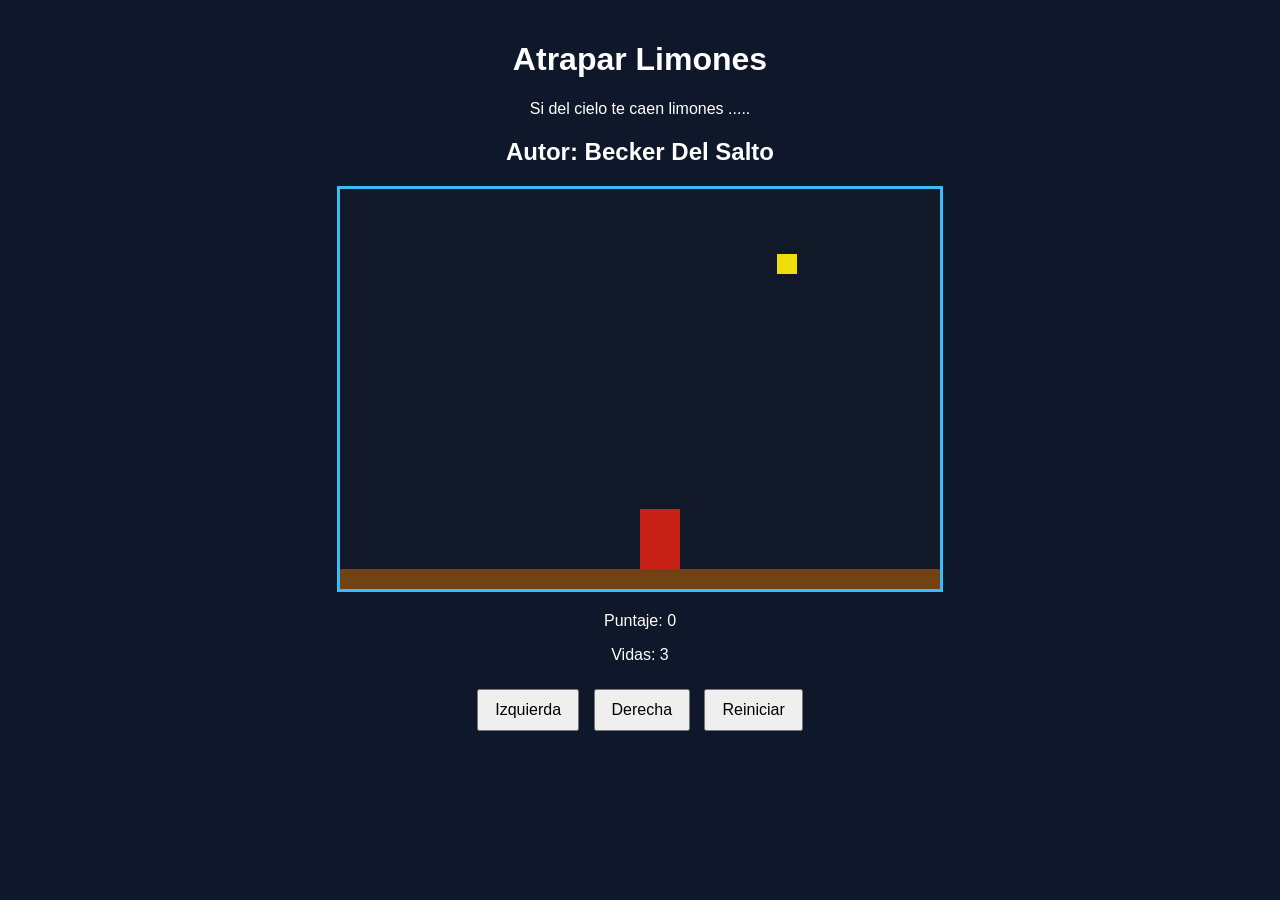
==== index.html @ 361540c2 "renombrando html principal" ====
<!DOCTYPE html>
<html>
<head>
  <title>Caza Estrellas</title>
  <link rel="stylesheet" href="limones.css" />
  <script src="utils.js"></script>
</head>
<body onload="iniciar();">
  <div class="contenedor">
    <h1>Atrapar Limones</h1>
    <p>Si del cielo te caen limones ..... </p>
    <h2>Autor: Becker Del Salto</h2>
    <canvas id="areaJuego" width="600" height="400"></canvas>
    <div class="panel">
      <p>Puntaje: <span id="txtPuntaje">0</span></p>
      <p>Vidas: <span id="txtVidas">3</span></p>
    </div>
    <div class="botones">
      <button onclick="moverIzquierda();">Izquierda</button>
      <button onclick="moverDerecha();">Derecha</button>


      <button onclick="reiniciarJuego();">Reiniciar</button>
    </div>
  </div>
<script src="limones.js"></script>
</body>
</html>
---- limones.css ----
body {
  font-family: Arial, sans-serif;
  background-color: #0f172a;
  color: white;
  text-align: center;
  margin: 0;
  padding: 20px;
}

.contenedor {
  max-width: 800px;
  margin: 0 auto;
}

canvas {
  background-color: #111827;
  border: 3px solid #38bdf8;
  display: block;
  margin: 20px auto;
}

.panel {
  margin: 20px 0;
}

.botones button {
  margin: 5px;
  padding: 10px 16px;
  font-size: 16px;
  cursor: pointer;
}
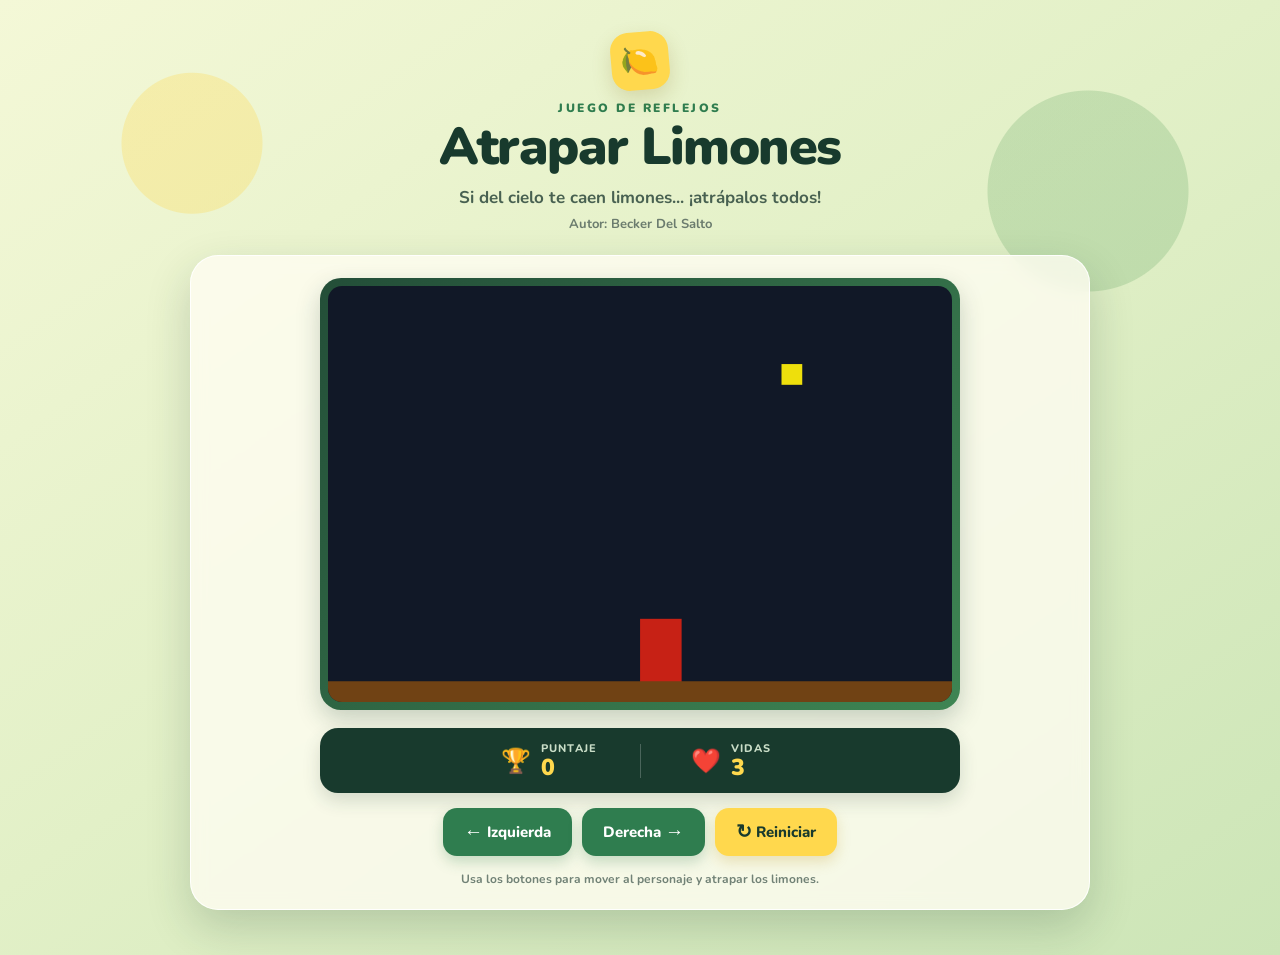
==== commit bf7eea9c: "mejoras visuales con chatGPT" ====
--- a/index.html
+++ b/index.html
@@ -1,28 +1,61 @@
 <!DOCTYPE html>
-<html>
+<html lang="es">
 <head>
+  <meta charset="UTF-8" />
+  <meta name="viewport" content="width=device-width, initial-scale=1.0" />
   <title>Caza Estrellas</title>
   <link rel="stylesheet" href="limones.css" />
   <script src="utils.js"></script>
 </head>
 <body onload="iniciar();">
-  <div class="contenedor">
-    <h1>Atrapar Limones</h1>
-    <p>Si del cielo te caen limones ..... </p>
-    <h2>Autor: Becker Del Salto</h2>
-    <canvas id="areaJuego" width="600" height="400"></canvas>
-    <div class="panel">
-      <p>Puntaje: <span id="txtPuntaje">0</span></p>
-      <p>Vidas: <span id="txtVidas">3</span></p>
-    </div>
-    <div class="botones">
-      <button onclick="moverIzquierda();">Izquierda</button>
-      <button onclick="moverDerecha();">Derecha</button>
+  <main class="contenedor">
+    <header class="encabezado">
+      <div class="insignia">🍋</div>
+      <p class="etiqueta">JUEGO DE REFLEJOS</p>
+      <h1>Atrapar Limones</h1>
+      <p class="subtitulo">Si del cielo te caen limones... ¡atrápalos todos!</p>
+      <h2>Autor: Becker Del Salto</h2>
+    </header>
 
+    <section class="zona-juego">
+      <div class="marco-canvas">
+        <canvas id="areaJuego" width="600" height="400"></canvas>
+      </div>
 
-      <button onclick="reiniciarJuego();">Reiniciar</button>
-    </div>
-  </div>
-<script src="limones.js"></script>
+      <div class="panel">
+        <div class="estadistica">
+          <span class="icono">🏆</span>
+          <div>
+            <span class="nombre-estadistica">Puntaje</span>
+            <strong id="txtPuntaje">0</strong>
+          </div>
+        </div>
+        <div class="separador"></div>
+        <div class="estadistica">
+          <span class="icono">❤️</span>
+          <div>
+            <span class="nombre-estadistica">Vidas</span>
+            <strong id="txtVidas">3</strong>
+          </div>
+        </div>
+      </div>
+
+      <div class="botones">
+        <button class="btn-control btn-izquierda" onclick="moverIzquierda();" aria-label="Mover a la izquierda">
+          <span>←</span> Izquierda
+        </button>
+        <button class="btn-control btn-derecha" onclick="moverDerecha();" aria-label="Mover a la derecha">
+          Derecha <span>→</span>
+        </button>
+        <button class="btn-reiniciar" onclick="reiniciarJuego();">
+          <span>↻</span> Reiniciar
+        </button>
+      </div>
+
+      <p class="ayuda">Usa los botones para mover al personaje y atrapar los limones.</p>
+    </section>
+  </main>
+
+  <script src="limones.js"></script>
 </body>
-</html>+</html>
--- a/limones.css
+++ b/limones.css
@@ -1,31 +1,144 @@
+@import url('https://fonts.googleapis.com/css2?family=Nunito:wght@400;600;700;800;900&display=swap');
+
+:root {
+  --verde-oscuro: #183a2d;
+  --verde: #2f7d4f;
+  --amarillo: #ffd84d;
+  --crema: #fffdf3;
+  --texto: #183026;
+  --sombra: 0 18px 45px rgba(24, 58, 45, 0.20);
+}
+
+* { box-sizing: border-box; }
+
 body {
-  font-family: Arial, sans-serif;
-  background-color: #0f172a;
-  color: white;
+  font-family: 'Nunito', Arial, sans-serif;
+  background:
+    radial-gradient(circle at 15% 15%, rgba(255, 216, 77, 0.30) 0 70px, transparent 71px),
+    radial-gradient(circle at 85% 20%, rgba(101, 167, 101, 0.25) 0 100px, transparent 101px),
+    linear-gradient(145deg, #f4f8d7 0%, #e2f0c7 48%, #cce5b7 100%);
+  color: var(--texto);
   text-align: center;
   margin: 0;
-  padding: 20px;
+  min-height: 100vh;
+  padding: 32px 18px 45px;
 }
 
-.contenedor {
-  max-width: 800px;
+.contenedor { width: min(900px, 100%); margin: 0 auto; }
+.encabezado { margin-bottom: 22px; }
+
+.insignia {
+  width: 58px;
+  height: 58px;
+  display: grid;
+  place-items: center;
+  margin: 0 auto 10px;
+  border-radius: 18px;
+  background: var(--amarillo);
+  font-size: 31px;
+  box-shadow: 0 8px 20px rgba(129, 105, 18, 0.20);
+  transform: rotate(-5deg);
+}
+
+.etiqueta {
+  margin: 0 0 5px;
+  color: var(--verde);
+  font-size: 12px;
+  font-weight: 900;
+  letter-spacing: 2.5px;
+}
+
+h1 {
+  margin: 0;
+  color: var(--verde-oscuro);
+  font-size: clamp(32px, 6vw, 52px);
+  line-height: 1;
+  font-weight: 900;
+  letter-spacing: -1.5px;
+}
+
+.subtitulo { margin: 13px 0 6px; font-size: 17px; font-weight: 700; color: #486151; }
+h2 { margin: 0; font-size: 13px; font-weight: 700; color: #6b7c6e; }
+
+.zona-juego {
+  padding: 22px;
+  background: rgba(255, 253, 243, 0.78);
+  border: 1px solid rgba(255, 255, 255, 0.90);
+  border-radius: 28px;
+  box-shadow: var(--sombra);
+  backdrop-filter: blur(8px);
+}
+
+.marco-canvas {
+  width: min(100%, 640px);
   margin: 0 auto;
+  padding: 8px;
+  border-radius: 21px;
+  background: linear-gradient(135deg, #234e38, #3e8553);
+  box-shadow: 0 10px 25px rgba(24, 58, 45, 0.22);
 }
 
 canvas {
   background-color: #111827;
-  border: 3px solid #38bdf8;
+  width: 100%;
+  height: auto;
   display: block;
-  margin: 20px auto;
+  border: 0;
+  border-radius: 14px;
+  outline: none;
 }
 
 .panel {
-  margin: 20px 0;
+  width: min(100%, 640px);
+  margin: 18px auto 15px;
+  padding: 13px 20px;
+  display: flex;
+  align-items: center;
+  justify-content: center;
+  gap: 28px;
+  background: var(--verde-oscuro);
+  border-radius: 18px;
+  color: white;
+  box-shadow: 0 8px 18px rgba(24, 58, 45, 0.16);
 }
 
+.estadistica { min-width: 125px; display: flex; align-items: center; justify-content: center; gap: 10px; }
+.icono { font-size: 24px; }
+.estadistica div { display: flex; flex-direction: column; align-items: flex-start; }
+.nombre-estadistica { font-size: 11px; text-transform: uppercase; letter-spacing: 1.2px; color: #c9ddc7; font-weight: 800; }
+.estadistica strong { color: var(--amarillo); font-size: 23px; line-height: 1.05; font-weight: 900; }
+.separador { width: 1px; height: 34px; background: rgba(255, 255, 255, 0.22); }
+
+.botones { display: flex; flex-wrap: wrap; justify-content: center; gap: 10px; }
+
 .botones button {
-  margin: 5px;
-  padding: 10px 16px;
-  font-size: 16px;
+  margin: 0;
+  min-height: 48px;
+  border: 0;
+  border-radius: 14px;
+  padding: 11px 21px;
+  font-family: inherit;
+  font-size: 15px;
+  font-weight: 800;
   cursor: pointer;
-}+  transition: transform 0.16s ease, box-shadow 0.16s ease, filter 0.16s ease;
+}
+
+.botones button:hover { transform: translateY(-2px); filter: brightness(1.04); }
+.botones button:active { transform: translateY(1px); }
+
+.btn-control { color: white; background: var(--verde); box-shadow: 0 6px 14px rgba(47, 125, 79, 0.25); }
+.btn-control:hover { box-shadow: 0 9px 18px rgba(47, 125, 79, 0.30); }
+.btn-reiniciar { color: var(--verde-oscuro); background: var(--amarillo); box-shadow: 0 6px 14px rgba(187, 148, 20, 0.23); }
+.btn-reiniciar:hover { box-shadow: 0 9px 18px rgba(187, 148, 20, 0.30); }
+.botones button span { font-size: 19px; vertical-align: -1px; }
+.ayuda { margin: 15px 0 0; color: #718276; font-size: 12px; font-weight: 700; }
+
+@media (max-width: 600px) {
+  body { padding: 22px 10px 30px; }
+  .zona-juego { padding: 13px; border-radius: 21px; }
+  .panel { gap: 12px; padding: 11px 8px; }
+  .estadistica { min-width: 105px; }
+  .botones button { flex: 1 1 130px; }
+  .btn-reiniciar { flex-basis: 100%; }
+}
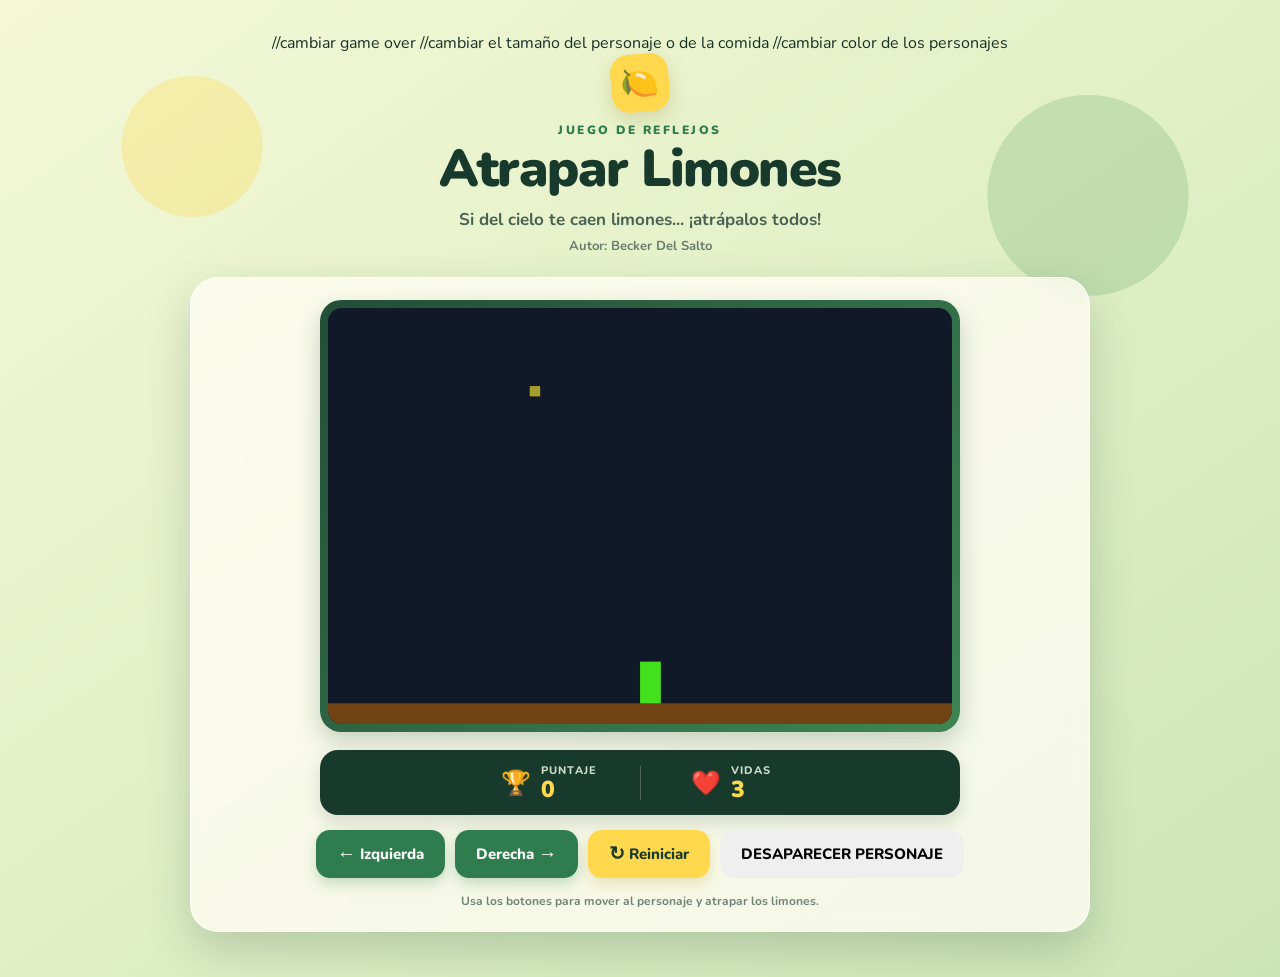
==== commit 985bff77: "Modificar tamaño y color personajes, mensaje game over y agregar funcion desaparecer personaje" ====
--- a/index.html
+++ b/index.html
@@ -1,6 +1,9 @@
 <!DOCTYPE html>
 <html lang="es">
 <head>
+  //cambiar game over
+  //cambiar el tamaño del personaje o de la comida
+  //cambiar color de los personajes
   <meta charset="UTF-8" />
   <meta name="viewport" content="width=device-width, initial-scale=1.0" />
   <title>Caza Estrellas</title>
@@ -50,6 +53,10 @@
         <button class="btn-reiniciar" onclick="reiniciarJuego();">
           <span>↻</span> Reiniciar
         </button>
+        <button onclick="desaparecerPersonaje();">
+          DESAPARECER PERSONAJE
+
+        </button>
       </div>
 
       <p class="ayuda">Usa los botones para mover al personaje y atrapar los limones.</p>
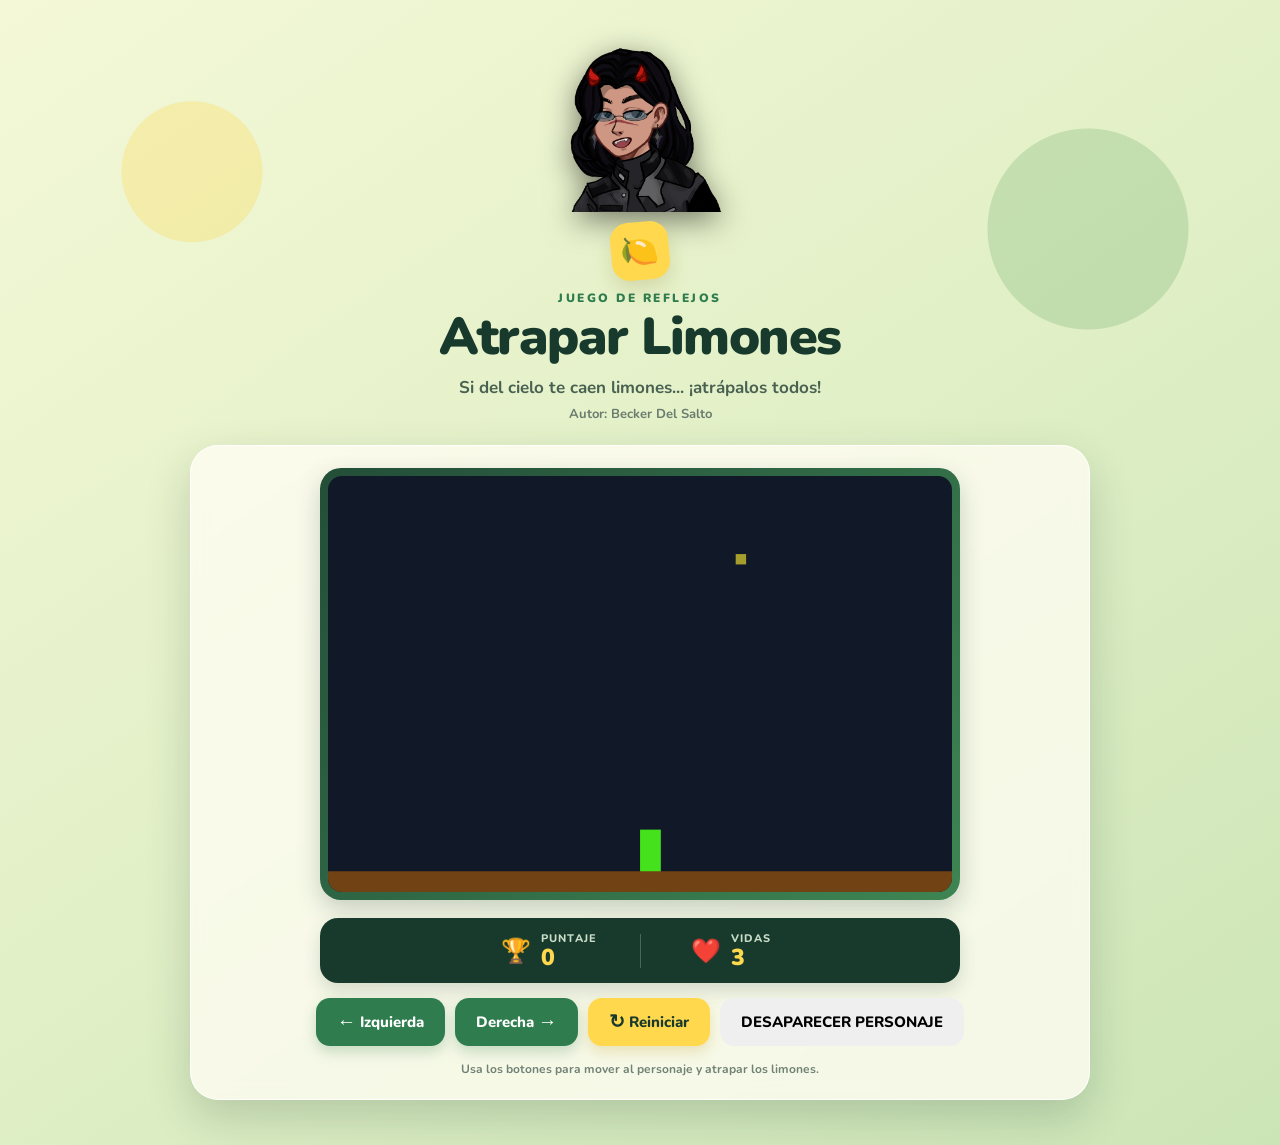
==== commit f221d94a: "se agrega logo" ====
--- a/index.html
+++ b/index.html
@@ -1,9 +1,9 @@
 <!DOCTYPE html>
 <html lang="es">
 <head>
-  //cambiar game over
-  //cambiar el tamaño del personaje o de la comida
-  //cambiar color de los personajes
+  <!-- cambiar game over -->
+  <!-- cambiar el tamaño del personaje o de la comida -->
+  <!-- cambiar color de los personajes -->
   <meta charset="UTF-8" />
   <meta name="viewport" content="width=device-width, initial-scale=1.0" />
   <title>Caza Estrellas</title>
@@ -12,6 +12,9 @@
 </head>
 <body onload="iniciar();">
   <main class="contenedor">
+    <div class="personaje">
+        <img src="personaje.png" alt="Personaje del juego">
+    </div>
     <header class="encabezado">
       <div class="insignia">🍋</div>
       <p class="etiqueta">JUEGO DE REFLEJOS</p>
--- a/limones.css
+++ b/limones.css
@@ -142,3 +142,18 @@
   .botones button { flex: 1 1 130px; }
   .btn-reiniciar { flex-basis: 100%; }
 }
+
+.personaje {
+    display: flex;
+    justify-content: center;
+    align-items: center;
+    margin-bottom: 10px;
+}
+
+.personaje img {
+    width: 180px;
+    height: 180px;
+    object-fit: contain;
+    display: block;
+    filter: drop-shadow(0 8px 15px rgba(0, 0, 0, 0.5));
+}
